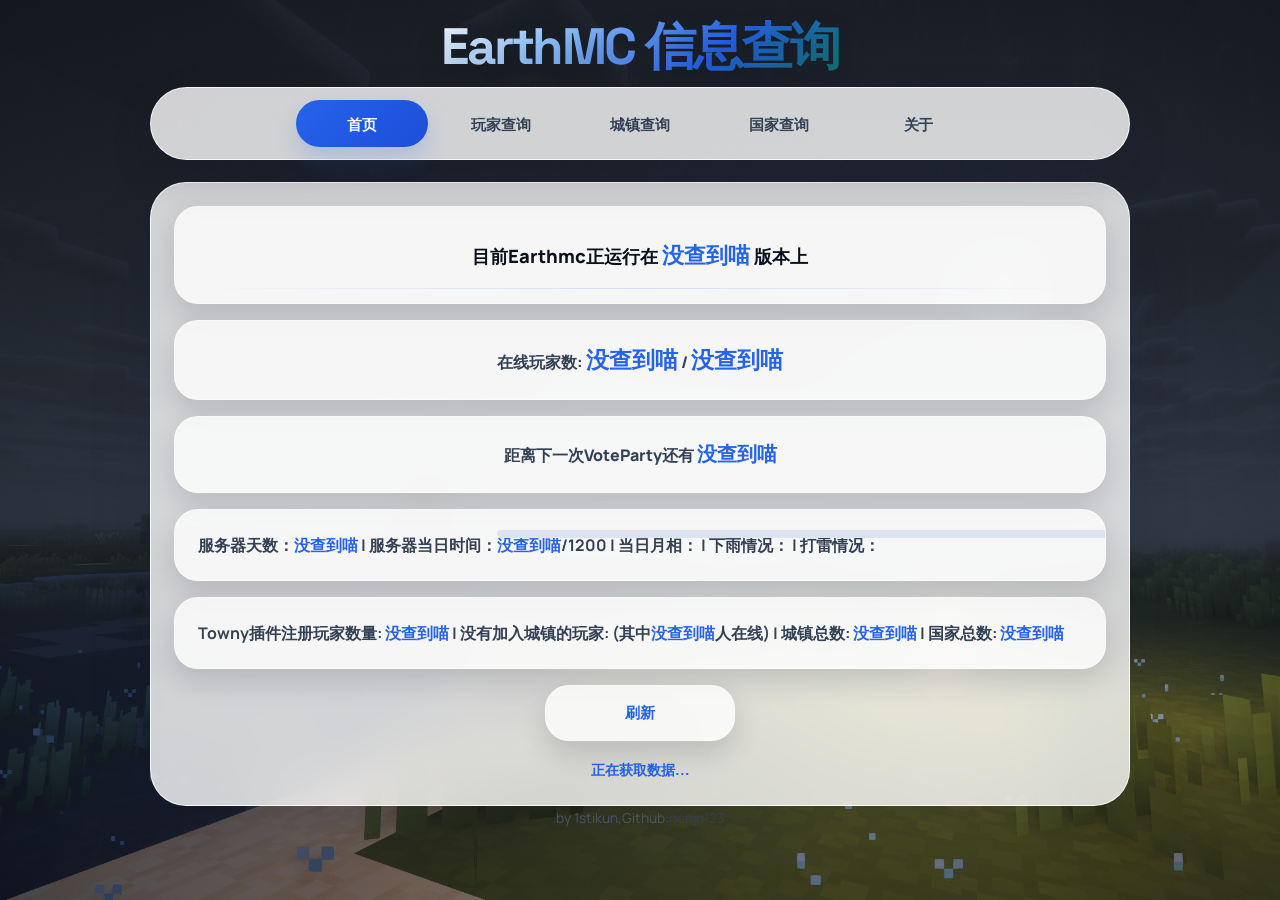
==== index.html @ 9e584c59 "Add files via upload" ====
<!DOCTYPE html>
<html lang="zh-cn">
<head>
    <meta charset="UTF-8">
    <meta name="viewport" content="width=device-width, initial-scale=1.0">
    <link href="style/style-main.css?v=20260423-uiverse-1" rel="stylesheet">
    <title>Earthmc 信息查询工具 首页</title>
</head>
<body class="page-home">
    <header id="pageHeader">
        <h1>EarthMC 信息查询</h1>
    </header>
    <nav id="mainNav">
        <a id="selected" href="index.html">首页</a>
        <a href="players.html">玩家查询</a>
        <a href="towns.html">城镇查询</a>
        <a href="nations.html">国家查询</a>
        <a href="about.html">关于</a>
    </nav>
    <main id="mainArea">
        <div id="serverImformations">
            <h2 id="currentVersionText">目前Earthmc正运行在    <a id="currentVersion">没查到喵</a>    版本上</h2>
            <h3 id="onlinePlayersText">在线玩家数:     <a id="onlinePlayers">没查到喵</a> / <a id="maxPlayers">没查到喵</a>    </h3>
            <h3 id="votePartyText">距离下一次VoteParty还有    <a id="vpRemains">没查到喵</a>    </h3>
            <div id="serverStatus">
                服务器天数：<a id="date">没查到喵</a> |
                服务器当日时间：<ruby><a id="time">没查到喵</a>/1200<rt><progress id="dayProgressBar" value="0" max="1200"></progress></rt></ruby> |
                当日月相：<a id="moonPhase"></a> |
                下雨情况：<a id="hasStorm"></a> |
                打雷情况：<a id="isThundering"></a>
            </div>
            <div id="playerStatus">
                Towny插件注册玩家数量: <a id="numResidents">没查到喵</a> |
                没有加入城镇的玩家: <a id="numNomads"></a>(其中<a id="numOnlineNomads">没查到喵</a>人在线) |
                城镇总数: <a id="numTowns">没查到喵</a> |
                国家总数: <a id="numNations">没查到喵</a>
            </div>
            <button style="color: var(--primary, #2563eb);" onclick="javascript:location.reload();">刷新</button>
            <a id="refreshingStatus">正在获取数据...</a>
        </div>
    </main>
    <footer>
        <p>by 1stikun,Github:<a href="https://github.com/ncnjn123/">ncnjn123</p>
    </footer>
    <script src="javascript/js-main.js"></script>
    <script src="javascript/effects.js?v=20260423-uiverse-1"></script>
</body>
</html>
---- style/style-main.css ----
@import url("https://fonts.googleapis.com/css2?family=Manrope:wght@400;500;600;700;800&family=Space+Grotesk:wght@500;700&display=swap");

:root {
  --display-font: "Space Grotesk", "Segoe UI", sans-serif;
  --body-font: "Manrope", "PingFang SC", "Microsoft YaHei", sans-serif;
  --primary: #2563eb;
  --primary-strong: #1d4ed8;
  --secondary: #0f766e;
  --accent: #ea580c;
  --bg-page: #e9eef5;
  --bg-surface: rgba(255, 255, 255, 0.8);
  --bg-soft: #f8fafc;
  --bg-hover: #eff6ff;
  --border: rgba(255, 255, 255, 0.54);
  --border-strong: rgba(37, 99, 235, 0.28);
  --text: #09111f;
  --text-secondary: #334155;
  --text-muted: #475569;
  --shadow-sm: 0 12px 28px rgba(15, 23, 42, 0.14);
  --shadow-md: 0 24px 60px rgba(15, 23, 42, 0.2);
  --radius-xl: 32px;
  --radius-lg: 24px;
  --radius-md: 18px;
  --radius-sm: 12px;
  --radius-full: 999px;
  --transition: 0.22s ease;
}

*,
*::before,
*::after {
  margin: 0;
  padding: 0;
  box-sizing: border-box;
}

html {
  font-size: 16px;
  scroll-behavior: smooth;
}

body {
  min-height: 100vh;
  font-family: var(--body-font);
  color: var(--text);
  line-height: 1.75;
  overflow-x: hidden;
  background:
    url("../emc.png") center center / cover no-repeat fixed,
    linear-gradient(180deg, #ffffff 0%, var(--bg-page) 100%);
  position: relative;
}

body::before,
body::after {
  content: "";
  position: fixed;
  inset: 0;
  pointer-events: none;
}

body::before,
body::after {
  background: none;
  z-index: 0;
}

#pageHeader,
#mainNav,
main,
footer {
  position: relative;
  z-index: 1;
}

#pageHeader {
  padding: 1.25rem 1.5rem 0.85rem;
  text-align: center;
}

#pageHeader h1 {
  display: inline-block;
  padding: 0;
  border: none;
  border-radius: 0;
  background: linear-gradient(135deg, #eff6ff 0%, #93c5fd 28%, #2563eb 68%, #0f766e 100%);
  box-shadow: none;
  font-family: var(--display-font);
  font-size: clamp(2.2rem, 4vw, 3.4rem);
  font-weight: 700;
  letter-spacing: -0.05em;
  line-height: 1.05;
  -webkit-background-clip: text;
  background-clip: text;
  color: transparent;
  text-shadow: 0 10px 28px rgba(15, 23, 42, 0.22);
}

#mainNav {
  position: sticky;
  top: 12px;
  z-index: 100;
  display: flex;
  justify-content: center;
  align-items: center;
  flex-wrap: wrap;
  gap: 0.45rem;
  width: min(980px, calc(100% - 2rem));
  margin: 0 auto;
  padding: 0.75rem;
  background: rgba(255, 255, 255, 0.8);
  border: 1px solid rgba(255, 255, 255, 0.78);
  border-radius: var(--radius-full);
  box-shadow: 0 18px 42px rgba(15, 23, 42, 0.18);
  backdrop-filter: blur(18px);
  -webkit-backdrop-filter: blur(18px);
}

#mainNav a {
  flex: 0 1 132px;
  display: inline-flex;
  justify-content: center;
  align-items: center;
  min-height: 2.8rem;
  padding: 0.65rem 1rem;
  border-radius: var(--radius-full);
  color: var(--text-secondary);
  text-decoration: none;
  font-size: 0.93rem;
  font-weight: 900;
  letter-spacing: -0.01em;
  transition:
    transform var(--transition),
    background var(--transition),
    color var(--transition),
    box-shadow var(--transition);
}

#mainNav a:hover {
  color: var(--primary);
  background: var(--bg-hover);
}

#mainNav a#selected {
  color: #ffffff;
  background: linear-gradient(135deg, var(--primary), var(--primary-strong));
  box-shadow: 0 12px 24px rgba(37, 99, 235, 0.2);
}

main {
  max-width: 980px;
  margin: 1.35rem auto 0;
  padding: 0 1.2rem 3rem;
}

#mainArea {
  position: relative;
  overflow: hidden;
  padding: 1.45rem;
  background: rgba(255, 255, 255, 0.8);
  border: 1px solid rgba(255, 255, 255, 0.82);
  border-radius: var(--radius-xl);
  box-shadow: var(--shadow-md);
  backdrop-filter: blur(18px);
  -webkit-backdrop-filter: blur(18px);
}

#serverImformations {
  display: flex;
  flex-direction: column;
  gap: 1rem;
}

#serverImformations > h2,
#serverImformations > h3,
#serverImformations > div,
#serverImformations > button,
#serverImformations > p {
  position: relative;
  overflow: hidden;
  border-radius: var(--radius-lg);
  border: 1px solid var(--border);
  background: rgba(255, 255, 255, 0.8);
  box-shadow: var(--shadow-sm);
}

#currentVersionText {
  padding: 1.8rem 1.6rem;
  text-align: center;
  font-size: 1.15rem;
  font-weight: 900;
  color: var(--text);
  border-color: rgba(37, 99, 235, 0.14);
}

#currentVersionText::after {
  content: "";
  position: absolute;
  inset: auto 1.25rem 0.9rem;
  height: 1px;
  background: linear-gradient(90deg, transparent, rgba(37, 99, 235, 0.16), transparent);
}

#currentVersion {
  color: var(--primary);
  font-weight: 800;
  font-size: 1.2em;
}

#onlinePlayersText,
#votePartyText {
  padding: 1.2rem 1.45rem;
  text-align: center;
  font-size: 1rem;
  font-weight: 800;
  color: var(--text-secondary);
}

#onlinePlayers,
#maxPlayers {
  color: var(--primary);
  font-size: 1.42rem;
  font-weight: 800;
}

#vpRemains {
  color: var(--accent);
  font-size: 1.28rem;
  font-weight: 800;
}

#serverStatus,
#playerStatus {
  padding: 1.2rem 1.45rem;
  line-height: 2;
  color: var(--text-secondary);
  background: rgba(255, 255, 255, 0.8);
  font-weight: 700;
}

#serverStatus a,
#playerStatus a,
#serverImformations a {
  color: var(--primary);
  text-decoration: none;
  font-weight: 900;
}

#serverStatus a:hover,
#playerStatus a:hover,
#serverImformations a:hover {
  text-decoration: underline;
}

#dayProgressBar {
  width: 100%;
  height: 8px;
  margin-top: 0.55rem;
  border: none;
  border-radius: 999px;
  overflow: hidden;
  background: #dbe4f0;
}

#dayProgressBar::-webkit-progress-bar {
  background: #dbe4f0;
}

#dayProgressBar::-webkit-progress-value {
  background: linear-gradient(90deg, #2563eb, #0ea5e9);
}

button {
  align-self: center;
  min-width: 190px;
  padding: 0.98rem 1.7rem;
  border: none;
  border-radius: var(--radius-full);
  background: linear-gradient(135deg, var(--primary), var(--primary-strong));
  color: #ffffff;
  font-family: var(--body-font);
  font-size: 0.96rem;
  font-weight: 800;
  cursor: pointer;
  transition:
    transform var(--transition),
    box-shadow var(--transition),
    filter var(--transition);
}

button:hover {
  transform: translateY(-2px);
  box-shadow: 0 14px 28px rgba(37, 99, 235, 0.2);
  filter: saturate(1.05);
}

button:active {
  transform: translateY(0);
}

.ripple {
  position: absolute;
  border-radius: 50%;
  background: rgba(255, 255, 255, 0.35);
  transform: scale(0);
  animation: ripple-effect 0.5s ease-out;
  pointer-events: none;
}

@keyframes ripple-effect {
  to {
    transform: scale(3);
    opacity: 0;
  }
}

#refreshingStatus {
  padding: 0;
  border: none;
  box-shadow: none;
  background: transparent;
  text-align: center;
  color: var(--text-muted);
  font-size: 0.9rem;
}

#serverImformations > h2:not(#currentVersionText) {
  padding: 1.2rem 1.35rem;
  font-family: var(--display-font);
  font-size: 1.24rem;
  font-weight: 800;
  letter-spacing: -0.03em;
  color: var(--text);
  border-color: rgba(37, 99, 235, 0.1);
}

#serverImformations > h3:not(#onlinePlayersText):not(#votePartyText) {
  padding: 1rem 1.35rem;
  font-size: 0.98rem;
  font-weight: 900;
  color: var(--secondary);
  background: rgba(255, 255, 255, 0.8);
}

#serverImformations > p {
  padding: 1rem 1.35rem;
  color: var(--text-secondary);
  font-size: 0.95rem;
  font-weight: 700;
}

#serverImformations > p strong {
  color: var(--text);
}

body.page-home #mainArea,
body.page-about #mainArea {
  border-radius: 36px;
}

.loading-overlay {
  position: fixed;
  inset: 0;
  display: flex;
  flex-direction: column;
  align-items: center;
  justify-content: center;
  background: rgba(255, 255, 255, 0.78);
  backdrop-filter: blur(8px);
  -webkit-backdrop-filter: blur(8px);
  z-index: 9999;
  opacity: 0;
  visibility: hidden;
  transition: 0.3s ease;
}

.loading-overlay.active {
  opacity: 1;
  visibility: visible;
}

.loading-spinner {
  width: 44px;
  height: 44px;
  border: 3px solid #dbe4f0;
  border-top-color: var(--primary);
  border-radius: 50%;
  animation: spin 0.8s linear infinite;
}

@keyframes spin {
  to {
    transform: rotate(360deg);
  }
}

.loading-text {
  margin-top: 1rem;
  color: var(--text);
  font-size: 0.94rem;
  font-weight: 700;
}

footer {
  padding: 0 1.25rem 2.5rem;
  text-align: center;
  color: var(--text-muted);
  font-size: 0.86rem;
}

footer a {
  color: var(--text-secondary);
  text-decoration: none;
}

footer a:hover {
  color: var(--primary);
}

.interactive-surface {
  transition:
    transform var(--transition),
    box-shadow var(--transition),
    border-color var(--transition);
}

.interactive-surface::before {
  content: "";
  position: absolute;
  inset: 0;
  border-radius: inherit;
  background: radial-gradient(220px circle at var(--mx, 50%) var(--my, 50%), rgba(37, 99, 235, 0.14), transparent 55%);
  opacity: 0;
  pointer-events: none;
  transition: opacity var(--transition);
}

.interactive-surface:hover {
  transform: translateY(-2px);
  border-color: var(--border-strong);
}

.interactive-surface:hover::before {
  opacity: 1;
}

.interactive-surface > * {
  position: relative;
  z-index: 1;
}

::selection {
  background: rgba(37, 99, 235, 0.16);
  color: var(--text);
}

@media (max-width: 768px) {
  html {
    font-size: 15px;
  }

  #pageHeader {
    padding: 0.9rem 0.75rem 0.65rem;
  }

  #mainNav {
    width: calc(100% - 1rem);
    top: 8px;
    padding: 0.6rem;
    display: grid;
    grid-template-columns: repeat(5, minmax(0, 1fr));
    gap: 0.3rem;
    overflow: visible;
  }

  #mainNav::-webkit-scrollbar {
    display: none;
  }

  #mainNav a {
    flex: none;
    min-width: 0;
    width: 100%;
    padding: 0.55rem 0.2rem;
    font-size: clamp(0.66rem, 2.5vw, 0.78rem);
    white-space: nowrap;
  }

  main {
    padding: 0 1rem 2.2rem;
  }

  #mainArea {
    padding: 1rem;
    border-radius: 26px;
  }

  #serverStatus,
  #playerStatus {
    line-height: 1.85;
  }

  button {
    width: 100%;
  }
}
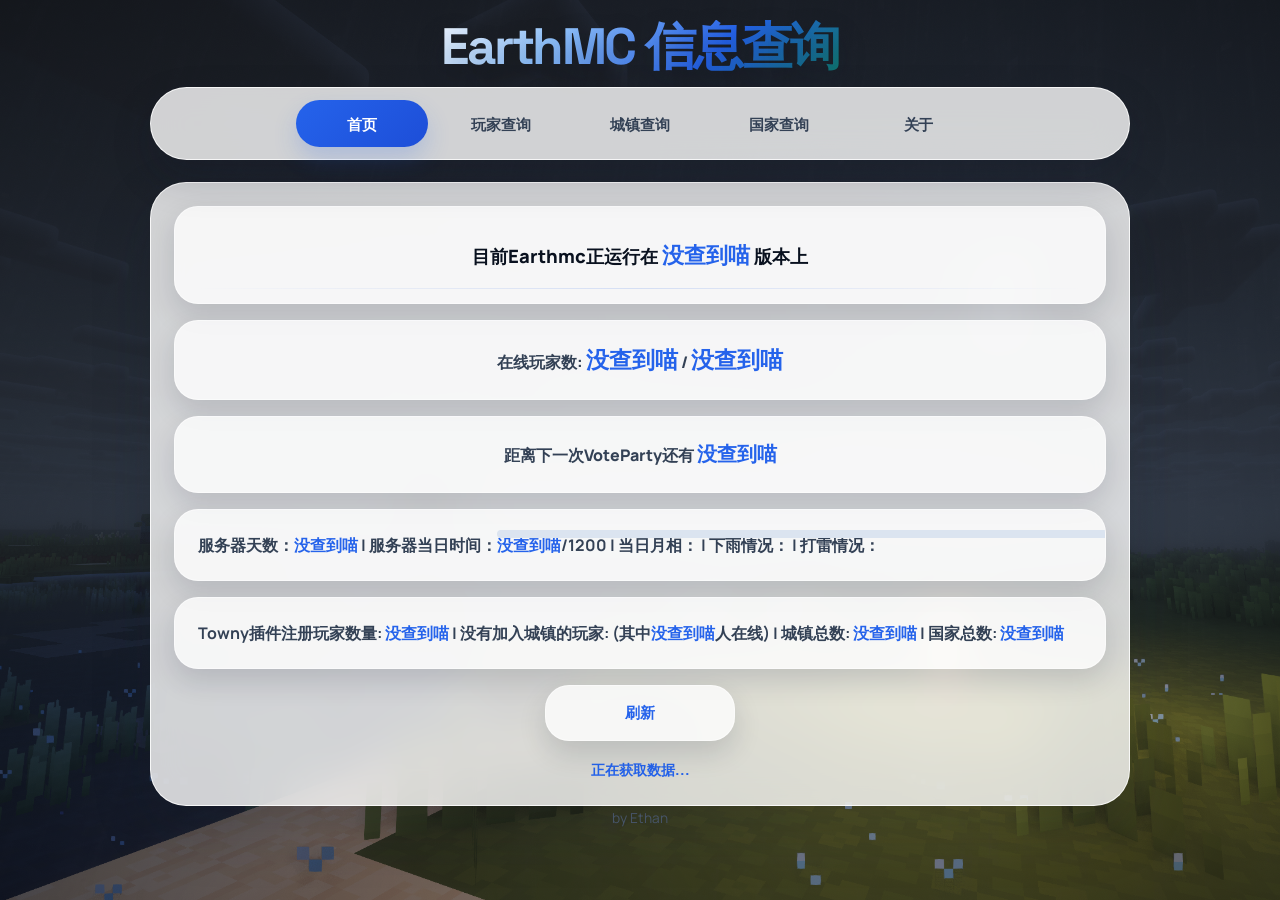
==== commit ec9936ac: "Add files via upload" ====
--- a/index.html
+++ b/index.html
@@ -40,7 +40,7 @@
         </div>
     </main>
     <footer>
-        <p>by 1stikun,Github:<a href="https://github.com/ncnjn123/">ncnjn123</p>
+        <p>by Ethan</p>
     </footer>
     <script src="javascript/js-main.js"></script>
     <script src="javascript/effects.js?v=20260423-uiverse-1"></script>
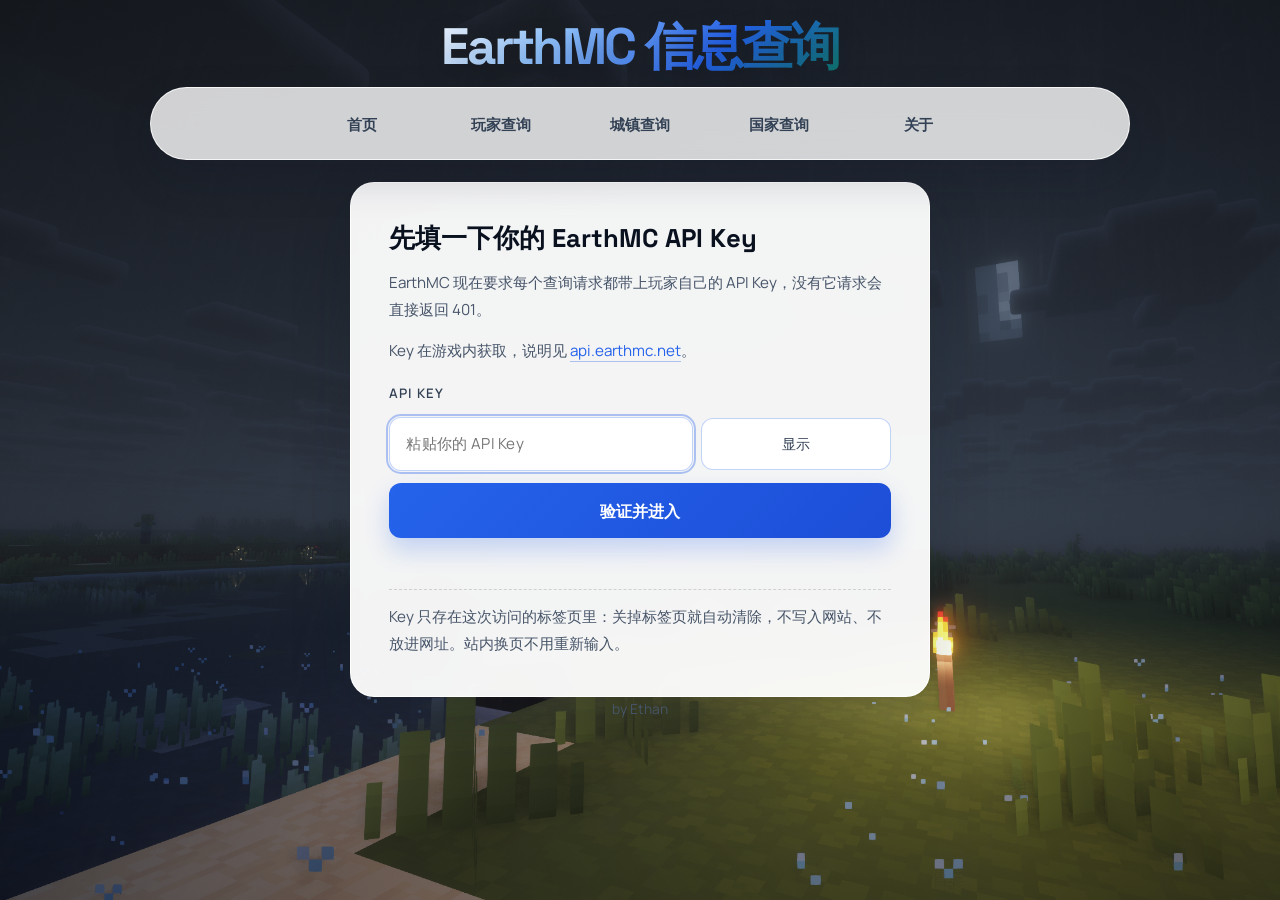
==== commit ddf75669: "Add files via upload" ====
--- a/index.html
+++ b/index.html
@@ -3,10 +3,10 @@
 <head>
     <meta charset="UTF-8">
     <meta name="viewport" content="width=device-width, initial-scale=1.0">
-    <link href="style/style-main.css?v=20260423-uiverse-1" rel="stylesheet">
+    <link href="style/style-main.css?v=20260423-uiverse-1" rel="stylesheet">
     <title>Earthmc 信息查询工具 首页</title>
 </head>
-<body class="page-home">
+<body class="page-home">
     <header id="pageHeader">
         <h1>EarthMC 信息查询</h1>
     </header>
@@ -42,7 +42,8 @@
     <footer>
         <p>by Ethan</p>
     </footer>
+    <script src="javascript/js-apikey-guard.js?v=20261120-1"></script>
     <script src="javascript/js-main.js"></script>
-    <script src="javascript/effects.js?v=20260423-uiverse-1"></script>
-</body>
-</html>
+    <script src="javascript/effects.js?v=20260423-uiverse-1"></script>
+</body>
+</html>
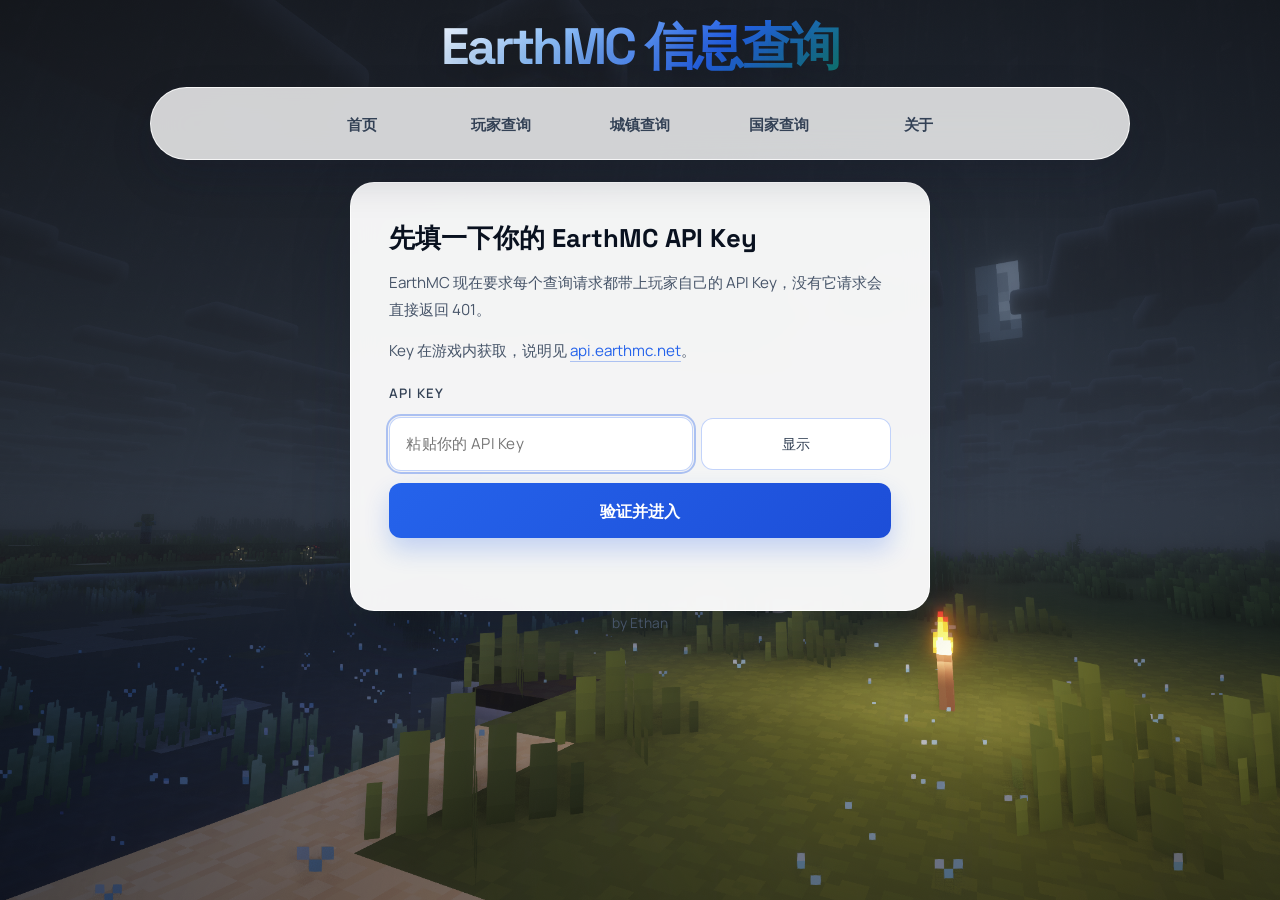
==== commit 57479ea2: "网站恢复：API Key 入口页、管理页与反代透传 - EarthMC API 现在要求 Authorization: Bearer <玩家Key>：改为由浏览器携带、反代原样透传，仓库不再内置任何 " ====
--- a/index.html
+++ b/index.html
@@ -1,49 +1,49 @@
-<!DOCTYPE html>
-<html lang="zh-cn">
-<head>
-    <meta charset="UTF-8">
-    <meta name="viewport" content="width=device-width, initial-scale=1.0">
-    <link href="style/style-main.css?v=20260423-uiverse-1" rel="stylesheet">
-    <title>Earthmc 信息查询工具 首页</title>
-</head>
-<body class="page-home">
-    <header id="pageHeader">
-        <h1>EarthMC 信息查询</h1>
-    </header>
-    <nav id="mainNav">
-        <a id="selected" href="index.html">首页</a>
-        <a href="players.html">玩家查询</a>
-        <a href="towns.html">城镇查询</a>
-        <a href="nations.html">国家查询</a>
-        <a href="about.html">关于</a>
-    </nav>
-    <main id="mainArea">
-        <div id="serverImformations">
-            <h2 id="currentVersionText">目前Earthmc正运行在    <a id="currentVersion">没查到喵</a>    版本上</h2>
-            <h3 id="onlinePlayersText">在线玩家数:     <a id="onlinePlayers">没查到喵</a> / <a id="maxPlayers">没查到喵</a>    </h3>
-            <h3 id="votePartyText">距离下一次VoteParty还有    <a id="vpRemains">没查到喵</a>    </h3>
-            <div id="serverStatus">
-                服务器天数：<a id="date">没查到喵</a> |
-                服务器当日时间：<ruby><a id="time">没查到喵</a>/1200<rt><progress id="dayProgressBar" value="0" max="1200"></progress></rt></ruby> |
-                当日月相：<a id="moonPhase"></a> |
-                下雨情况：<a id="hasStorm"></a> |
-                打雷情况：<a id="isThundering"></a>
-            </div>
-            <div id="playerStatus">
-                Towny插件注册玩家数量: <a id="numResidents">没查到喵</a> |
-                没有加入城镇的玩家: <a id="numNomads"></a>(其中<a id="numOnlineNomads">没查到喵</a>人在线) |
-                城镇总数: <a id="numTowns">没查到喵</a> |
-                国家总数: <a id="numNations">没查到喵</a>
-            </div>
-            <button style="color: var(--primary, #2563eb);" onclick="javascript:location.reload();">刷新</button>
-            <a id="refreshingStatus">正在获取数据...</a>
-        </div>
-    </main>
-    <footer>
-        <p>by Ethan</p>
-    </footer>
-    <script src="javascript/js-apikey-guard.js?v=20261120-1"></script>
-    <script src="javascript/js-main.js"></script>
-    <script src="javascript/effects.js?v=20260423-uiverse-1"></script>
-</body>
-</html>
+<!DOCTYPE html>
+<html lang="zh-cn">
+<head>
+    <meta charset="UTF-8">
+    <meta name="viewport" content="width=device-width, initial-scale=1.0">
+    <link href="style/style-main.css?v=20260423-uiverse-1" rel="stylesheet">
+    <title>Earthmc 信息查询工具 首页</title>
+</head>
+<body class="page-home">
+    <header id="pageHeader">
+        <h1>EarthMC 信息查询</h1>
+    </header>
+    <nav id="mainNav">
+        <a id="selected" href="index.html">首页</a>
+        <a href="players.html">玩家查询</a>
+        <a href="towns.html">城镇查询</a>
+        <a href="nations.html">国家查询</a>
+        <a href="about.html">关于</a>
+    </nav>
+    <main id="mainArea">
+        <div id="serverImformations">
+            <h2 id="currentVersionText">目前Earthmc正运行在    <a id="currentVersion">没查到喵</a>    版本上</h2>
+            <h3 id="onlinePlayersText">在线玩家数:     <a id="onlinePlayers">没查到喵</a> / <a id="maxPlayers">没查到喵</a>    </h3>
+            <h3 id="votePartyText">距离下一次VoteParty还有    <a id="vpRemains">没查到喵</a>    </h3>
+            <div id="serverStatus">
+                服务器天数：<a id="date">没查到喵</a> |
+                服务器当日时间：<ruby><a id="time">没查到喵</a>/1200<rt><progress id="dayProgressBar" value="0" max="1200"></progress></rt></ruby> |
+                当日月相：<a id="moonPhase"></a> |
+                下雨情况：<a id="hasStorm"></a> |
+                打雷情况：<a id="isThundering"></a>
+            </div>
+            <div id="playerStatus">
+                Towny插件注册玩家数量: <a id="numResidents">没查到喵</a> |
+                没有加入城镇的玩家: <a id="numNomads"></a>(其中<a id="numOnlineNomads">没查到喵</a>人在线) |
+                城镇总数: <a id="numTowns">没查到喵</a> |
+                国家总数: <a id="numNations">没查到喵</a>
+            </div>
+            <button style="color: var(--primary, #2563eb);" onclick="javascript:location.reload();">刷新</button>
+            <a id="refreshingStatus">正在获取数据...</a>
+        </div>
+    </main>
+    <footer>
+        <p>by Ethan</p>
+    </footer>
+    <script src="javascript/js-apikey-guard.js?v=20261121-1"></script>
+    <script src="javascript/js-main.js"></script>
+    <script src="javascript/effects.js?v=20260423-uiverse-1"></script>
+</body>
+</html>
--- a/style/style-main.css
+++ b/style/style-main.css
@@ -503,4 +503,59 @@
   button {
     width: 100%;
   }
-}
+
+  /* 浮动按钮自己管宽度，别被上面的通栏规则撑满 */
+  .apikey-switch {
+    width: auto;
+  }
+}
+
+/* 「更换 Key」浮动按钮：固定右下角，小块宽，不跟内容抢位置 */
+.apikey-switch {
+  position: fixed;
+  right: 1.1rem;
+  bottom: 1.1rem;
+  z-index: 60;
+  width: auto;
+  min-width: 0;
+  max-width: calc(100vw - 2rem);
+  display: inline-flex;
+  align-items: center;
+  gap: 0.35rem;
+  padding: 0.5rem 0.85rem;
+  border-radius: var(--radius-full);
+  border: 1px solid rgba(37, 99, 235, 0.35);
+  background: rgba(255, 255, 255, 0.94);
+  color: var(--primary-strong);
+  font-family: var(--body-font);
+  font-size: 0.82rem;
+  font-weight: 700;
+  line-height: 1.2;
+  white-space: nowrap;
+  cursor: pointer;
+  box-shadow: 0 10px 24px rgba(15, 23, 42, 0.16);
+  backdrop-filter: blur(8px);
+  -webkit-backdrop-filter: blur(8px);
+  transition: transform var(--transition), box-shadow var(--transition), background var(--transition);
+}
+
+.apikey-switch:hover {
+  transform: translateY(-1px);
+  background: #ffffff;
+  box-shadow: 0 14px 30px rgba(15, 23, 42, 0.2);
+}
+
+.apikey-switch:focus-visible {
+  outline: 2px solid var(--primary);
+  outline-offset: 2px;
+}
+
+@media (max-width: 768px) {
+  .apikey-switch {
+    right: 0.75rem;
+    bottom: 0.75rem;
+    width: auto;
+    padding: 0.42rem 0.72rem;
+    font-size: 0.76rem;
+  }
+}
